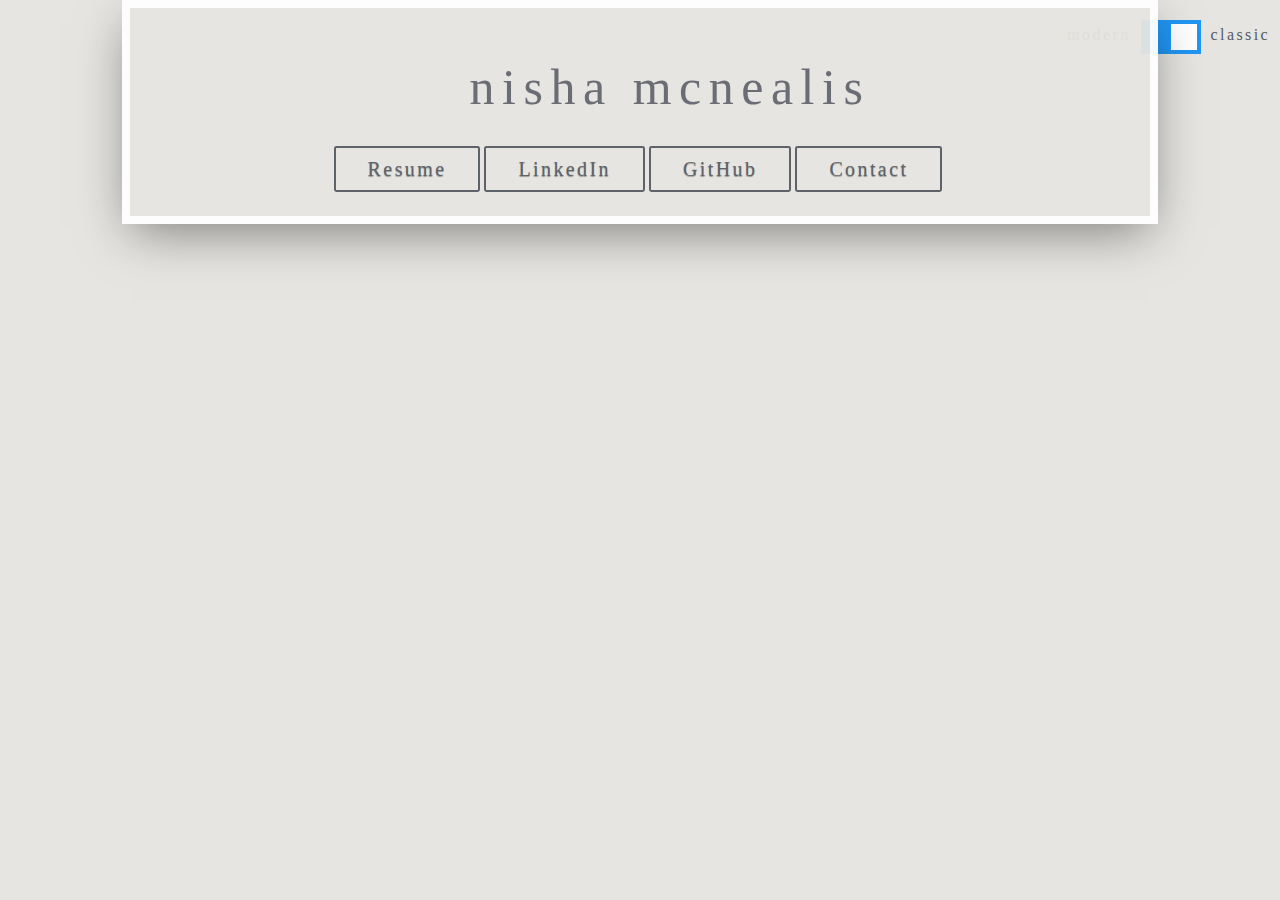
==== classic.html @ f2f2be9a "added classic/modern toggle button" ====
<!DOCTYPE html>

  <head>
    <meta charset="utf-8">
    <meta http-equiv="X-UA-Compatible" content="IE=edge">
    <title></title>
    <meta name="description" content="">
    <meta name="viewport" content="width=device-width, initial-scale=1">

    <!-- inject:css -->
    <link rel="stylesheet" href="stylesheet.css">
    <!-- endinject -->

  </head>
  <body>
    <div class = "sliderContainer">
      <p> modern </p>
      <label class="switch">
      <input type="checkbox">
      <span class="slider" onmouseup="location.href = 'index.html';"></span>
      </label>
      <p> classic </p>
  </div>
    <div class="inner-content">

      <header>
        <div id = 'title'>
          <p class="name" id = 'cursor'>nisha mcnealis</p>
      </div>
      </header>
      <div class = "buttonContainer">
        <a class="buttons" onclick="showResume()">Resume</a>
        <a class="buttons" href="https://www.linkedin.com/in/nisha-mcnealis/">LinkedIn</a>
        <a class="buttons" href="https://github.com/NishaMcNealis">GitHub</a>
        <a class="buttons" href="mailto:nisha.mcnealis@gmail.com">Contact</a>
     </div>
  </div>

  <div class = "resume" id = 'res' style="display:none;">
    <div>

        <div class="flip-card">
          <div class="red">
          <div class="flip-card-inner">

            <div class="flip-card-front">
                Summary
            </div>
            <div class="flip-card-back">
              <div class = "resumeHeader">
                Summary
              </div>
              <ul class = "resumeText">
                <li>UCLA Computer Science major</li>
                <li>Experienced intern; worked with professional teams
        to meet deadlines</li>
                <li>Interested in artificial intelligence, deep learning</li>
                <li>Programming experience in Java, C++, C, JavaScript,
        Python</li>
                <li>Motivated, hard-working, organized, and responsible</li>
              </ul>

            </div>
          </div>
        </div>
      </div>
    </div>
    <div>

          <div class="flip-card">
            <div class="orange">
            <div class="flip-card-inner">
              <div class="flip-card-front">
                  Work/Research Experience
              </div>
              <div class="flip-card-back">
                <div class = "resumeHeader">
                  Work/Research Experience
                </div>
                <ul class = "resumeText">
                <li>Ozcan Research Group at UCLA</li>
                <li>Web Developer - Voter Empowerment Project</li>
                <li>Software Engineering Intern — ​Cepton Technologies</li>
                <li>Intern — ​MKF Impact</li>
                <li>Intern — ​Code for Fun</li>
                <li>Web Developer — ​Palo Alto Speech and Debate Team</li>
              </ul>
            </div>
          </div>
        </div>
      </div>
    </div>
    <div>

          <div class="flip-card">
            <div class="yellow">
            <div class="flip-card-inner">
              <div class="flip-card-front">
                Extracurricular Activities
              </div>
              <div class="flip-card-back">
                <div class = "resumeHeader">Extracurricular Activities</div>
                <ul class = "resumeText">
                  <li>Officer — ​ACM AI Outreach Committee</li>
                  <li>Officer — ​ACM AI Events Committee</li>
                  <li>Phi Sigma Rho Sorority for Women in STEM</li>
                  <li>Mentor ​— ​Society of Women Engineers</li>
                  <li>Founder ​— ​Girls in STEM Club</li>
              </ul>
            </div>
          </div>
        </div>
      </div>
    </div>
    <div>

        <div class="flip-card">
          <div class="green">
          <div class="flip-card-inner">
            <div class="flip-card-front">
              Skills
            </div>
            <div class="flip-card-back">
              <div class = "resumeHeader">Skills</div>
              <ul class = "resumeText">
                <li>Programming (Python, C++, C, Java, JavaScript)</li>
                <li>Machine Learning​ ​(with Tensorflow, Keras)</li>
                <li>App Development​ (​with MIT App Inventor, Monaca)</li>
                <li>Spanish (conversational)</li>
              </ul>
            </div>
          </div>
        </div>
      </div>
    </div>
    <div>

        <div class="flip-card">
          <div class="blue">
          <div class="flip-card-inner">
            <div class="flip-card-front">
              Education
            </div>
            <div class="flip-card-back">
              <div class = "resumeHeader">Education</div>
              <ul class = "resumeText">
                <li>University of California, Los Angeles
          (September 2019 - Present)</li>
                <li>Palo Alto High School​, ​Palo​ ​Alto
          (August 2015 - May 2019)</li>
              </ul>
            </div>
          </div>
        </div>
      </div>
    </div>
      <div>

          <div class="flip-card">
            <div class="purple">
            <div class="flip-card-inner">
              <div class="flip-card-front">
                  Relevant Coursework
              </div>
              <div class="flip-card-back">
                <div class = "resumeHeader">
                  Relevant Coursework
                </div>
                <ul class = "resumeText">
                  <li>Introduction to Computer Science 31-33
            (UCLA, 2019-2020)</li>
            <li>Linear Algebra ​(UCLA, 2020)</li>
            <li>Introduction to AI Ethics ​(UCLA, 2020)</li>
            <li>Calculus of Several Variables ​(UCLA, 2019)</li>
            <li>Artificial Intelligence for Future CEOs
            (​UCLA, 2019)</li>
            <li>Artificial Intelligence: From Neural Networks to Artificial Consciousness (Stanford University, 2018)</li>
                </ul>
                </div>
            </div>
          </div>
        </div>
    </div>
  </div>



    <script type="text/javascript">
      function hideCursor() {
          if (document.getElementById('cursor') != null) {
            setTimeout(function() {
              document.getElementById('cursor').style.border = "none";
            }, 3500);
        }
      }
      function showResume() {
        var x = document.getElementById('res');
        if (x.style.display == "none") {
          x.style.display = "flex";
        } else {
          x.style.display = "none";
        }
              }

      hideCursor();
    </script>
  </body>
</html>
---- stylesheet.css ----
/* import variables, mixins */
/*
 * common variables
 */
/* colors */
/* font and font-family */
/* default margin and padding */
/* border */
/*
 * common sass mixins
 */
/*
 * common variables
 */
/* colors */
/* font and font-family */
/* default margin and padding */
/* border */
header {
  width: 100%;
  margin: 30px;
}
#title
{
  display: inline-block;
  align-items: center;
}


.name
{
  opacity: 90%;
  display: flex;
  max-height: 100%;
  max-width: 100%;
  height: auto;
  border-collapse: collapse;
  padding-top: 0px;
  text-decoration: none;
  font-family: 'Didot', serif;
  font-size: 50px;
  overflow: hidden; /* Ensures the content is not revealed until the animation */
  white-space: nowrap; /* Keeps the content on a single line */
  margin: 0 auto; /* Gives that scrolling effect as the typing happens */
  letter-spacing: .15em; /* Adjust as needed */
  animation:
    colorChange 4s step-end infinite;
}
@keyframes colorChange {
    0%   { color: #e27d60; }
    20%   { color: 	#85dcb0; }
    40% { color: #e8a87c; }
    60%   { color: #c38d9e; }
    80%   { color: #41b3a3; }
    100%   { color: #8d8741; }
}
@keyframes borderColorChange {
  0%   { border-color: #e27d60; }
  20%   { border-color: 	#85dcb0; }
  40% { border-color: #e8a87c; }
  60%   { border-color: #c38d9e; }
  80%   { border-color: #41b3a3; }
  100%   { border-color: #8d8741; }
}
/* The typing effect */
@keyframes typing {
  from { width: 0 }
  to { width: 90%}
}

/* The typewriter cursor effect */
@keyframes blink-caret {
  from, to { border-color: transparent }
  50% { border-color: grey; }
}
body {
  margin-top: 30px;
  background: #e6e5e1;
  font-family: Spectral;
  font-style: normal;;
  color: #575b63;
  display: -webkit-box;
  /* OLD - iOS 6-, Safari 3.1-6, BB7 */
  display: -ms-flexbox;
  /* TWEENER - IE 10 */
  display: -webkit-flex;
  /* NEW - Safari 6.1+. iOS 7.1+, BB10 */
  display: flex;
  /* NEW, Spec - Firefox, Chrome, Opera */
  align-items: center;
  justify-content: center;
  padding: 0;
  margin: 0;
  letter-spacing: .15em;

}

.inner-content {
  background: #e6e5e1;
  padding: 20px 30px;
  border: 8px solid #fff;
  width: 75%;
  -webkit-box-shadow: 0 15px 49px -10px rgba(0, 0, 0, 0.5);
  -moz-box-shadow: 0 15px 49px -10px rgba(0, 0, 0, 0.5);
  box-shadow: 0 15px 49px -10px rgba(0, 0, 0, 0.5);
  text-align: center;
  opacity: 0.95;
  margin-top: 150px;
  position: absolute;
  z-index: 0;
  animation:
    borderColorChange 4s step-end infinite;
}
.buttonContainer
{
  display: flex;
  flex-wrap: wrap;
  justify-content: center;
}
.buttons{
  font-size: 20px;
   color: #575b63;
   padding:0.46em 1.6em;
   border: 0.1em solid #575b63;
   margin: 0 0.2em 0.2em 0;
   border-radius: 0.12em;
   box-sizing: border-box;
   text-decoration: none;
   font-weight: 300;
   text-shadow: 0 0.04em 0.04em rgba(0,0,0,0.35);
   text-align: center;
   transition: all 0.15s;
  }
  .buttons:hover{
    text-shadow:0 0 2em rgba(255, 255, 255, 1);
    border-color: #999999;
    animation:
    colorChange 4s steps(40, end),
    borderColorChange 4s steps(40, end);


  }
  .buttons:active{
    background-color:#999999;
  }

.resume {
  position: absolute;
  z-index: 0;
  margin-top: 500px;
  width: 80%;
  display: flex;
  flex-wrap: wrap;
  align-items: center;
  align-content: space-between;
  display:none;
  justify-content: space-around;
}

.resume > div {
  margin: 0 0.2em 0.2em;
  margin-bottom: 4em;
  background: transparent;
  width: 26%;
  height: 100px;
  border: 8px solid #fff;
  -webkit-box-shadow: 0 15px 49px -10px rgba(0, 0, 0, 0.5);
  -moz-box-shadow: 0 15px 49px -10px rgba(0, 0, 0, 0.5);
  box-shadow: 0 15px 49px -10px rgba(0, 0, 0, 0.5);

}
.resumeHeader {
  color: #575b63;
  text-shadow: 0 0.04em 0.04em rgba(0,0,0,0.35);
  text-align: center;
  font-family: 'Didot', serif;
  font-size: 25px;
  z-index: -1;
}
.resumeText {
  color: #575b63;
  font-family: Spectral;
  font-style: normal;
  font-size: 5;
  text-align: left;
  z-index: -1;

}

.resumeHeader:hover{
  text-shadow:0 0 2em rgba(255, 255, 255, 1);
  color: orange;
  border-color: orange;

}

.flip-card {
  border: 1px solid #575b63;
  perspective: 1000px; /* Remove this if you don't want the 3D effect */
  width: 100%;
  height: 100%;
  display: flex;
  align-items: center;
  justify-content: center;
  z-index: -1;
}

/* This container is needed to position the front and back side */
.flip-card-inner {
  width: 100%;
  height: 100%;
  text-align: center;
  transition: transform 0.8s;
  transform-style: preserve-3d;
  display: flex;
  align-items: center;
  justify-content: center;
  z-index: -1;
}

/* Do an horizontal flip when you move the mouse over the flip box container */
.flip-card:hover .flip-card-inner {
  transform: rotateY(180deg);
  z-index: 3;
}

/* Position the front and back side */
.flip-card-front, .flip-card-back {
  position: absolute;
  width: 100%;
  height: 100%;
  -webkit-backface-visibility: hidden; /* Safari */
  backface-visibility: hidden;
}

/* Style the front side (fallback if image is missing) */
.flip-card-front {
  font-family: 'Didot', serif;
  color: #575b63;
  width: 100%;
  margin: auto;
  font-size: 25px;
  display: flex;
  align-items: center;
  justify-content: center;
  z-index: -1;
}

/* Style the back side */
.flip-card-back {
  width: 400px;
  height: 250px;
  padding-top: 10px;
  z-index: 2;
  background-color: white;
  color: white;
  transform: rotateY(180deg);
  letter-spacing: .05em;
  border: 1px solid #575b63;
}
.red {
  width: 100%;
  height:100%;
  background-color:	#ffadad;
}
.yellow {
  width: 100%;
  height:100%;
  background-color:	#f8e9a1;
}
.orange {
  width: 100%;
  height:100%;
  background-color:	#ffd6a5;
}
.purple {
  width: 100%;
  height:100%;
  background-color:	#ffc6ff;
}
.blue {
  width: 100%;
  height:100%;
  background-color:	#b4dfe5;
}
.green {
  width: 100%;
  height:100%;
  background-color:	#caffbf;
}

/* The switch - the box around the slider */
.switch {
  position: relative;
  display: inline-block;
  width: 60px;
  height: 34px;
  margin: 10px;
}

.sliderContainer {
  position: inline-block;
  width: 100%;
  margin: 10px;
  display: flex;
  justify-content: flex-end;
}
/* Hide default HTML checkbox */
.switch input {
  opacity: 0;
  width: 0;
  height: 0;
}

/* The slider */
.slider {
  position: absolute;
  cursor: pointer;
  top: 0;
  left: 0;
  right: 0;
  bottom: 0;
  background-color: #2196F3;
  -webkit-transition: .4s;
  transition: .4s;
}

.slider:before {
  position: absolute;
  content: "";
  height: 26px;
  width: 26px;
  left: 30px;
  bottom: 4px;
  background-color: white;
  -webkit-transition: .4s;
  transition: .4s;
}

input:checked + .slider {
  background-color: #ccc;
}

input:focus + .slider {
  box-shadow: 0 0 1px #2196F3;
}

input:checked + .slider:before {
  -webkit-transform: translateX(-26px);
  -ms-transform: translateX(-26px);
  transform: translateX(-26px);
}
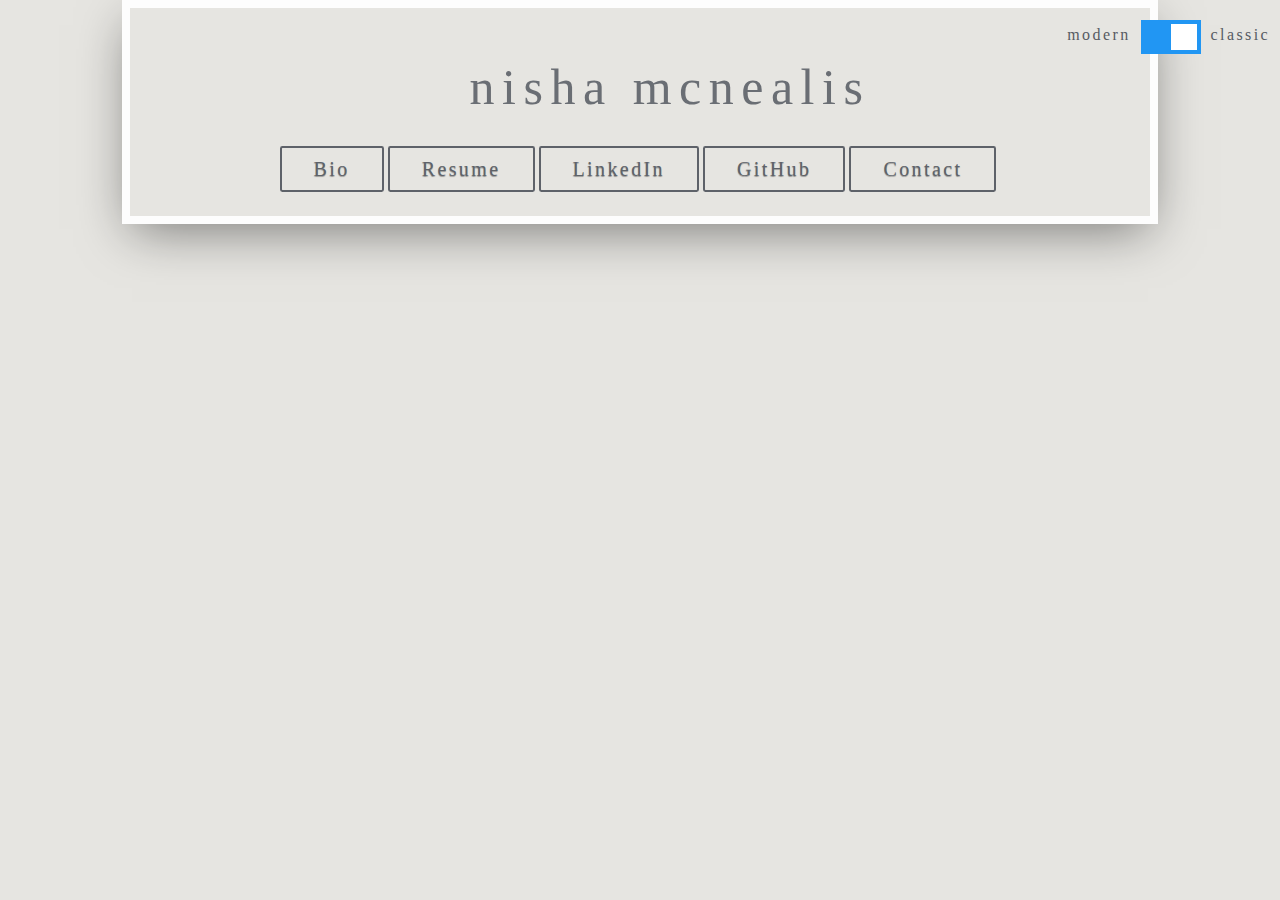
==== commit 2ab46f11: "added bio section" ====
--- a/classic.html
+++ b/classic.html
@@ -14,12 +14,12 @@
   </head>
   <body>
     <div class = "sliderContainer">
-      <p> modern </p>
+      <p style="z-index:2;"> modern </p>
       <label class="switch">
       <input type="checkbox">
       <span class="slider" onmouseup="location.href = 'index.html';"></span>
       </label>
-      <p> classic </p>
+      <p style="z-index:2;"> classic </p>
   </div>
     <div class="inner-content">
 
@@ -29,6 +29,7 @@
       </div>
       </header>
       <div class = "buttonContainer">
+        <a class="buttons" onclick="showBio()">Bio</a>
         <a class="buttons" onclick="showResume()">Resume</a>
         <a class="buttons" href="https://www.linkedin.com/in/nisha-mcnealis/">LinkedIn</a>
         <a class="buttons" href="https://github.com/NishaMcNealis">GitHub</a>
@@ -36,6 +37,15 @@
      </div>
   </div>
 
+ <div class = "bio" id = 'bio' style="display:none;">
+   <div class = "bioText">
+   hello and welcome to my personal website!
+   i'm a second-year computer science major at UCLA interested in
+   artificial intelligence, deep learning, web development, cognitive science
+   and digital humanities. i also love fostering dogs, scuba diving, playing board
+   games, and listening to the Hamilton soundtrack nonstop ;)
+   </div>
+ </div>
   <div class = "resume" id = 'res' style="display:none;">
     <div>
 
@@ -194,12 +204,22 @@
         }
       }
       function showResume() {
+        document.getElementById('bio').style.display = 'none';
         var x = document.getElementById('res');
         if (x.style.display == "none") {
           x.style.display = "flex";
         } else {
           x.style.display = "none";
         }
+      }
+      function showBio() {
+        document.getElementById('res').style.display = 'none';
+        var x = document.getElementById('bio');
+        if (x.style.display == "none") {
+          x.style.display = "flex";
+        } else {
+          x.style.display = "none";
+        }
               }
 
       hideCursor();
--- a/stylesheet.css
+++ b/stylesheet.css
@@ -40,7 +40,6 @@
   font-family: 'Didot', serif;
   font-size: 50px;
   overflow: hidden; /* Ensures the content is not revealed until the animation */
-  white-space: nowrap; /* Keeps the content on a single line */
   margin: 0 auto; /* Gives that scrolling effect as the typing happens */
   letter-spacing: .15em; /* Adjust as needed */
   animation:
@@ -94,8 +93,31 @@
   letter-spacing: .15em;
 
 }
-
+.bio {
+  display: flex;
+  width: 50%;
+  align-items: center;
+  justify-content: center;
+  padding: 0;
+  position: absolute;
+  z-index: 0;
+  margin-top: 500px;
+  display: flex;
+  flex-wrap: wrap;
+  align-items: center;
+  align-content: space-between;
+  display:none;
+  justify-content: space-around;
+
+}
+.bioText {
+  letter-spacing: .15em;
+  font-family: 'Didot', serif;
+  font-size: 24px;
+  text-align: center;
+}
 .inner-content {
+  position: absolute;
   background: #e6e5e1;
   padding: 20px 30px;
   border: 8px solid #fff;
@@ -153,7 +175,6 @@
   flex-wrap: wrap;
   align-items: center;
   align-content: space-between;
-  display:none;
   justify-content: space-around;
 }
 
@@ -296,6 +317,7 @@
   width: 60px;
   height: 34px;
   margin: 10px;
+  z-index: 3;
 }
 
 .sliderContainer {
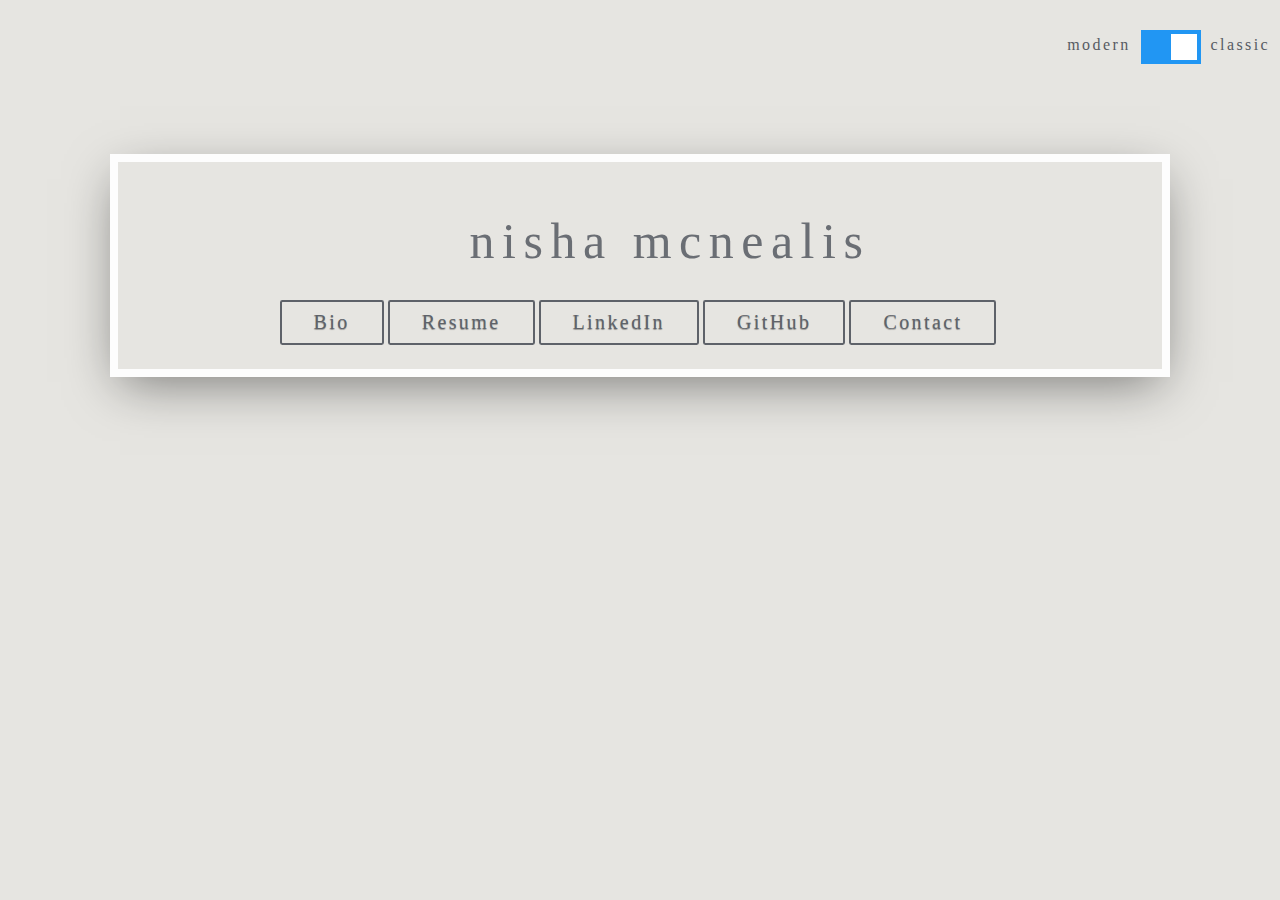
==== commit 3d2c9e89: "bug fixes in classic view" ====
--- a/classic.html
+++ b/classic.html
@@ -13,187 +13,196 @@
 
   </head>
   <body>
-    <div class = "sliderContainer">
+    <div class="site-content">
+      <div class="site-element">
+     <div class = "sliderContainer">
       <p style="z-index:2;"> modern </p>
       <label class="switch">
       <input type="checkbox">
       <span class="slider" onmouseup="location.href = 'index.html';"></span>
       </label>
-      <p style="z-index:2;"> classic </p>
+      <p style="z-index:2;margin-right:10px;"> classic </p>
+    </div>
   </div>
-    <div class="inner-content">
-
-      <header>
-        <div id = 'title'>
-          <p class="name" id = 'cursor'>nisha mcnealis</p>
+    <div class="site-element">
+      <div class="inner-content">
+          <header>
+            <div id = 'title'>
+              <p class="name" id = 'cursor'>nisha mcnealis</p>
+          </div>
+          </header>
+        <div class = "buttonContainer">
+          <a class="buttons" onclick="showBio()">Bio</a>
+          <a class="buttons" onclick="showResume()">Resume</a>
+          <a class="buttons" href="https://www.linkedin.com/in/nisha-mcnealis/">LinkedIn</a>
+          <a class="buttons" href="https://github.com/NishaMcNealis">GitHub</a>
+          <a class="buttons" href="mailto:nisha.mcnealis@gmail.com">Contact</a>
+       </div>
+     </div>
+    </div>
+    <div class="site-element">
+       <div class = "bio" id = 'bio' style="display:none;">
+         <div class = "bioText">
+         hello and welcome to my personal website!
+         i'm a second-year computer science major at UCLA interested in
+         artificial intelligence, deep learning, web development, cognitive science
+         and digital humanities. i also love fostering dogs, scuba diving, playing board
+         games, and listening to the Hamilton soundtrack nonstop ;)
+         </div>
+       </div>
+     </div>
+     <div class="site-element">
+       <div class="resume-container">
+         <div class = "resume" id = 'res' style="display:none;">
+        <div>
+
+            <div class="flip-card">
+              <div class="red">
+              <div class="flip-card-inner">
+
+                <div class="flip-card-front">
+                    Summary
+                </div>
+                <div class="flip-card-back">
+                  <div class = "resumeHeader">
+                    Summary
+                  </div>
+                  <ul class = "resumeText">
+                    <li>UCLA Computer Science major</li>
+                    <li>Experienced intern; worked with professional teams
+            to meet deadlines</li>
+                    <li>Interested in artificial intelligence, deep learning</li>
+                    <li>Programming experience in Java, C++, C, JavaScript,
+            Python</li>
+                    <li>Motivated, hard-working, organized, and responsible</li>
+                  </ul>
+
+                </div>
+              </div>
+            </div>
+          </div>
+        </div>
+        <div>
+
+              <div class="flip-card">
+                <div class="orange">
+                <div class="flip-card-inner">
+                  <div class="flip-card-front">
+                      Work/Research Experience
+                  </div>
+                  <div class="flip-card-back">
+                    <div class = "resumeHeader">
+                      Work/Research Experience
+                    </div>
+                    <ul class = "resumeText">
+                    <li>Ozcan Research Group at UCLA</li>
+                    <li>Web Developer - Voter Empowerment Project</li>
+                    <li>Software Engineering Intern — ​Cepton Technologies</li>
+                    <li>Intern — ​MKF Impact</li>
+                    <li>Intern — ​Code for Fun</li>
+                    <li>Web Developer — ​Palo Alto Speech and Debate Team</li>
+                  </ul>
+                </div>
+              </div>
+            </div>
+          </div>
+        </div>
+        <div>
+
+              <div class="flip-card">
+                <div class="yellow">
+                <div class="flip-card-inner">
+                  <div class="flip-card-front">
+                    Extracurricular Activities
+                  </div>
+                  <div class="flip-card-back">
+                    <div class = "resumeHeader">Extracurricular Activities</div>
+                    <ul class = "resumeText">
+                      <li>Officer — ​ACM AI Outreach Committee</li>
+                      <li>Officer — ​ACM AI Events Committee</li>
+                      <li>Phi Sigma Rho Sorority for Women in STEM</li>
+                      <li>Mentor ​— ​Society of Women Engineers</li>
+                      <li>Founder ​— ​Girls in STEM Club</li>
+                  </ul>
+                </div>
+              </div>
+            </div>
+          </div>
+        </div>
+        <div>
+
+            <div class="flip-card">
+              <div class="green">
+              <div class="flip-card-inner">
+                <div class="flip-card-front">
+                  Skills
+                </div>
+                <div class="flip-card-back">
+                  <div class = "resumeHeader">Skills</div>
+                  <ul class = "resumeText">
+                    <li>Programming (Python, C++, C, Java, JavaScript)</li>
+                    <li>Machine Learning​ ​(with Tensorflow, Keras)</li>
+                    <li>App Development​ (​with MIT App Inventor, Monaca)</li>
+                    <li>Spanish (conversational)</li>
+                  </ul>
+                </div>
+              </div>
+            </div>
+          </div>
+        </div>
+        <div>
+
+            <div class="flip-card">
+              <div class="blue">
+              <div class="flip-card-inner">
+                <div class="flip-card-front">
+                  Education
+                </div>
+                <div class="flip-card-back">
+                  <div class = "resumeHeader">Education</div>
+                  <ul class = "resumeText">
+                    <li>University of California, Los Angeles
+              (September 2019 - Present)</li>
+                    <li>Palo Alto High School​, ​Palo​ ​Alto
+              (August 2015 - May 2019)</li>
+                  </ul>
+                </div>
+              </div>
+            </div>
+          </div>
+        </div>
+          <div>
+
+              <div class="flip-card">
+                <div class="purple">
+                <div class="flip-card-inner">
+                  <div class="flip-card-front">
+                      Relevant Coursework
+                  </div>
+                  <div class="flip-card-back">
+                    <div class = "resumeHeader">
+                      Relevant Coursework
+                    </div>
+                    <ul class = "resumeText">
+                      <li>Introduction to Computer Science 31-33
+                (UCLA, 2019-2020)</li>
+                <li>Linear Algebra ​(UCLA, 2020)</li>
+                <li>Introduction to AI Ethics ​(UCLA, 2020)</li>
+                <li>Calculus of Several Variables ​(UCLA, 2019)</li>
+                <li>Artificial Intelligence for Future CEOs
+                (​UCLA, 2019)</li>
+                <li>Artificial Intelligence: From Neural Networks to Artificial Consciousness (Stanford University, 2018)</li>
+                    </ul>
+                    </div>
+                </div>
+              </div>
+            </div>
+        </div>
       </div>
-      </header>
-      <div class = "buttonContainer">
-        <a class="buttons" onclick="showBio()">Bio</a>
-        <a class="buttons" onclick="showResume()">Resume</a>
-        <a class="buttons" href="https://www.linkedin.com/in/nisha-mcnealis/">LinkedIn</a>
-        <a class="buttons" href="https://github.com/NishaMcNealis">GitHub</a>
-        <a class="buttons" href="mailto:nisha.mcnealis@gmail.com">Contact</a>
-     </div>
-  </div>
-
- <div class = "bio" id = 'bio' style="display:none;">
-   <div class = "bioText">
-   hello and welcome to my personal website!
-   i'm a second-year computer science major at UCLA interested in
-   artificial intelligence, deep learning, web development, cognitive science
-   and digital humanities. i also love fostering dogs, scuba diving, playing board
-   games, and listening to the Hamilton soundtrack nonstop ;)
-   </div>
- </div>
-  <div class = "resume" id = 'res' style="display:none;">
-    <div>
-
-        <div class="flip-card">
-          <div class="red">
-          <div class="flip-card-inner">
-
-            <div class="flip-card-front">
-                Summary
-            </div>
-            <div class="flip-card-back">
-              <div class = "resumeHeader">
-                Summary
-              </div>
-              <ul class = "resumeText">
-                <li>UCLA Computer Science major</li>
-                <li>Experienced intern; worked with professional teams
-        to meet deadlines</li>
-                <li>Interested in artificial intelligence, deep learning</li>
-                <li>Programming experience in Java, C++, C, JavaScript,
-        Python</li>
-                <li>Motivated, hard-working, organized, and responsible</li>
-              </ul>
-
-            </div>
-          </div>
-        </div>
       </div>
     </div>
-    <div>
-
-          <div class="flip-card">
-            <div class="orange">
-            <div class="flip-card-inner">
-              <div class="flip-card-front">
-                  Work/Research Experience
-              </div>
-              <div class="flip-card-back">
-                <div class = "resumeHeader">
-                  Work/Research Experience
-                </div>
-                <ul class = "resumeText">
-                <li>Ozcan Research Group at UCLA</li>
-                <li>Web Developer - Voter Empowerment Project</li>
-                <li>Software Engineering Intern — ​Cepton Technologies</li>
-                <li>Intern — ​MKF Impact</li>
-                <li>Intern — ​Code for Fun</li>
-                <li>Web Developer — ​Palo Alto Speech and Debate Team</li>
-              </ul>
-            </div>
-          </div>
-        </div>
-      </div>
-    </div>
-    <div>
-
-          <div class="flip-card">
-            <div class="yellow">
-            <div class="flip-card-inner">
-              <div class="flip-card-front">
-                Extracurricular Activities
-              </div>
-              <div class="flip-card-back">
-                <div class = "resumeHeader">Extracurricular Activities</div>
-                <ul class = "resumeText">
-                  <li>Officer — ​ACM AI Outreach Committee</li>
-                  <li>Officer — ​ACM AI Events Committee</li>
-                  <li>Phi Sigma Rho Sorority for Women in STEM</li>
-                  <li>Mentor ​— ​Society of Women Engineers</li>
-                  <li>Founder ​— ​Girls in STEM Club</li>
-              </ul>
-            </div>
-          </div>
-        </div>
-      </div>
-    </div>
-    <div>
-
-        <div class="flip-card">
-          <div class="green">
-          <div class="flip-card-inner">
-            <div class="flip-card-front">
-              Skills
-            </div>
-            <div class="flip-card-back">
-              <div class = "resumeHeader">Skills</div>
-              <ul class = "resumeText">
-                <li>Programming (Python, C++, C, Java, JavaScript)</li>
-                <li>Machine Learning​ ​(with Tensorflow, Keras)</li>
-                <li>App Development​ (​with MIT App Inventor, Monaca)</li>
-                <li>Spanish (conversational)</li>
-              </ul>
-            </div>
-          </div>
-        </div>
-      </div>
-    </div>
-    <div>
-
-        <div class="flip-card">
-          <div class="blue">
-          <div class="flip-card-inner">
-            <div class="flip-card-front">
-              Education
-            </div>
-            <div class="flip-card-back">
-              <div class = "resumeHeader">Education</div>
-              <ul class = "resumeText">
-                <li>University of California, Los Angeles
-          (September 2019 - Present)</li>
-                <li>Palo Alto High School​, ​Palo​ ​Alto
-          (August 2015 - May 2019)</li>
-              </ul>
-            </div>
-          </div>
-        </div>
-      </div>
-    </div>
-      <div>
-
-          <div class="flip-card">
-            <div class="purple">
-            <div class="flip-card-inner">
-              <div class="flip-card-front">
-                  Relevant Coursework
-              </div>
-              <div class="flip-card-back">
-                <div class = "resumeHeader">
-                  Relevant Coursework
-                </div>
-                <ul class = "resumeText">
-                  <li>Introduction to Computer Science 31-33
-            (UCLA, 2019-2020)</li>
-            <li>Linear Algebra ​(UCLA, 2020)</li>
-            <li>Introduction to AI Ethics ​(UCLA, 2020)</li>
-            <li>Calculus of Several Variables ​(UCLA, 2019)</li>
-            <li>Artificial Intelligence for Future CEOs
-            (​UCLA, 2019)</li>
-            <li>Artificial Intelligence: From Neural Networks to Artificial Consciousness (Stanford University, 2018)</li>
-                </ul>
-                </div>
-            </div>
-          </div>
-        </div>
-    </div>
-  </div>
-
-
+
+</div>
 
     <script type="text/javascript">
       function hideCursor() {
--- a/stylesheet.css
+++ b/stylesheet.css
@@ -61,17 +61,6 @@
   80%   { border-color: #41b3a3; }
   100%   { border-color: #8d8741; }
 }
-/* The typing effect */
-@keyframes typing {
-  from { width: 0 }
-  to { width: 90%}
-}
-
-/* The typewriter cursor effect */
-@keyframes blink-caret {
-  from, to { border-color: transparent }
-  50% { border-color: grey; }
-}
 body {
   margin-top: 30px;
   background: #e6e5e1;
@@ -93,22 +82,42 @@
   letter-spacing: .15em;
 
 }
+.site-content {
+  display: flex;
+  flex-wrap: wrap;
+  width: 100%;
+  justify-content: center;
+}
+.site-element {
+  margin: 10px;
+  text-align: center;
+  align-items: center;
+  align-self: center;
+  align-content: center;
+  width: 100%;
+}
+.inner-content {
+  padding: 20px 20px;
+  border: 8px solid #fff;
+  justify-content: center;
+  -webkit-box-shadow: 0 15px 49px -10px rgba(0, 0, 0, 0.5);
+  -moz-box-shadow: 0 15px 49px -10px rgba(0, 0, 0, 0.5);
+  box-shadow: 0 15px 49px -10px rgba(0, 0, 0, 0.5);
+  z-index: 0;
+  animation:
+    borderColorChange 4s step-end infinite;
+  background: #e6e5e1;
+
+
+  opacity: 0.95;
+  margin-top: 20px;
+  margin-left: 100px;
+  margin-right: 100px;
+}
 .bio {
-  display: flex;
-  width: 50%;
-  align-items: center;
-  justify-content: center;
-  padding: 0;
-  position: absolute;
+  margin-left: 40px;
+  margin-right: 40px;
   z-index: 0;
-  margin-top: 500px;
-  display: flex;
-  flex-wrap: wrap;
-  align-items: center;
-  align-content: space-between;
-  display:none;
-  justify-content: space-around;
-
 }
 .bioText {
   letter-spacing: .15em;
@@ -116,23 +125,7 @@
   font-size: 24px;
   text-align: center;
 }
-.inner-content {
-  position: absolute;
-  background: #e6e5e1;
-  padding: 20px 30px;
-  border: 8px solid #fff;
-  width: 75%;
-  -webkit-box-shadow: 0 15px 49px -10px rgba(0, 0, 0, 0.5);
-  -moz-box-shadow: 0 15px 49px -10px rgba(0, 0, 0, 0.5);
-  box-shadow: 0 15px 49px -10px rgba(0, 0, 0, 0.5);
-  text-align: center;
-  opacity: 0.95;
-  margin-top: 150px;
-  position: absolute;
-  z-index: 0;
-  animation:
-    borderColorChange 4s step-end infinite;
-}
+
 .buttonContainer
 {
   display: flex;
@@ -165,12 +158,15 @@
   .buttons:active{
     background-color:#999999;
   }
-
+.resume-container {
+  margin-left: 50px;
+  margin-right: 50px;
+  align-items: center;
+  align-self: center;
+  align-content: space-between;
+  justify-content: space-around;
+}
 .resume {
-  position: absolute;
-  z-index: 0;
-  margin-top: 500px;
-  width: 80%;
   display: flex;
   flex-wrap: wrap;
   align-items: center;
@@ -182,7 +178,8 @@
   margin: 0 0.2em 0.2em;
   margin-bottom: 4em;
   background: transparent;
-  width: 26%;
+  width: 28%;
+  min-width: 200px;
   height: 100px;
   border: 8px solid #fff;
   -webkit-box-shadow: 0 15px 49px -10px rgba(0, 0, 0, 0.5);
@@ -196,16 +193,13 @@
   text-align: center;
   font-family: 'Didot', serif;
   font-size: 25px;
-  z-index: -1;
+  margin: 2px;
 }
 .resumeText {
   color: #575b63;
   font-family: Spectral;
   font-style: normal;
-  font-size: 5;
   text-align: left;
-  z-index: -1;
-
 }
 
 .resumeHeader:hover{
@@ -223,7 +217,6 @@
   display: flex;
   align-items: center;
   justify-content: center;
-  z-index: -1;
 }
 
 /* This container is needed to position the front and back side */
@@ -236,13 +229,12 @@
   display: flex;
   align-items: center;
   justify-content: center;
-  z-index: -1;
+
 }
 
 /* Do an horizontal flip when you move the mouse over the flip box container */
 .flip-card:hover .flip-card-inner {
   transform: rotateY(180deg);
-  z-index: 3;
 }
 
 /* Position the front and back side */
@@ -254,7 +246,7 @@
   backface-visibility: hidden;
 }
 
-/* Style the front side (fallback if image is missing) */
+/* Style the front side  */
 .flip-card-front {
   font-family: 'Didot', serif;
   color: #575b63;
@@ -265,6 +257,7 @@
   align-items: center;
   justify-content: center;
   z-index: -1;
+  position: relative;
 }
 
 /* Style the back side */
@@ -272,7 +265,8 @@
   width: 400px;
   height: 250px;
   padding-top: 10px;
-  z-index: 2;
+  z-index: 4;
+  position: absolute;
   background-color: white;
   color: white;
   transform: rotateY(180deg);
@@ -317,11 +311,11 @@
   width: 60px;
   height: 34px;
   margin: 10px;
+  margin-bottom: 40px;
   z-index: 3;
 }
 
 .sliderContainer {
-  position: inline-block;
   width: 100%;
   margin: 10px;
   display: flex;
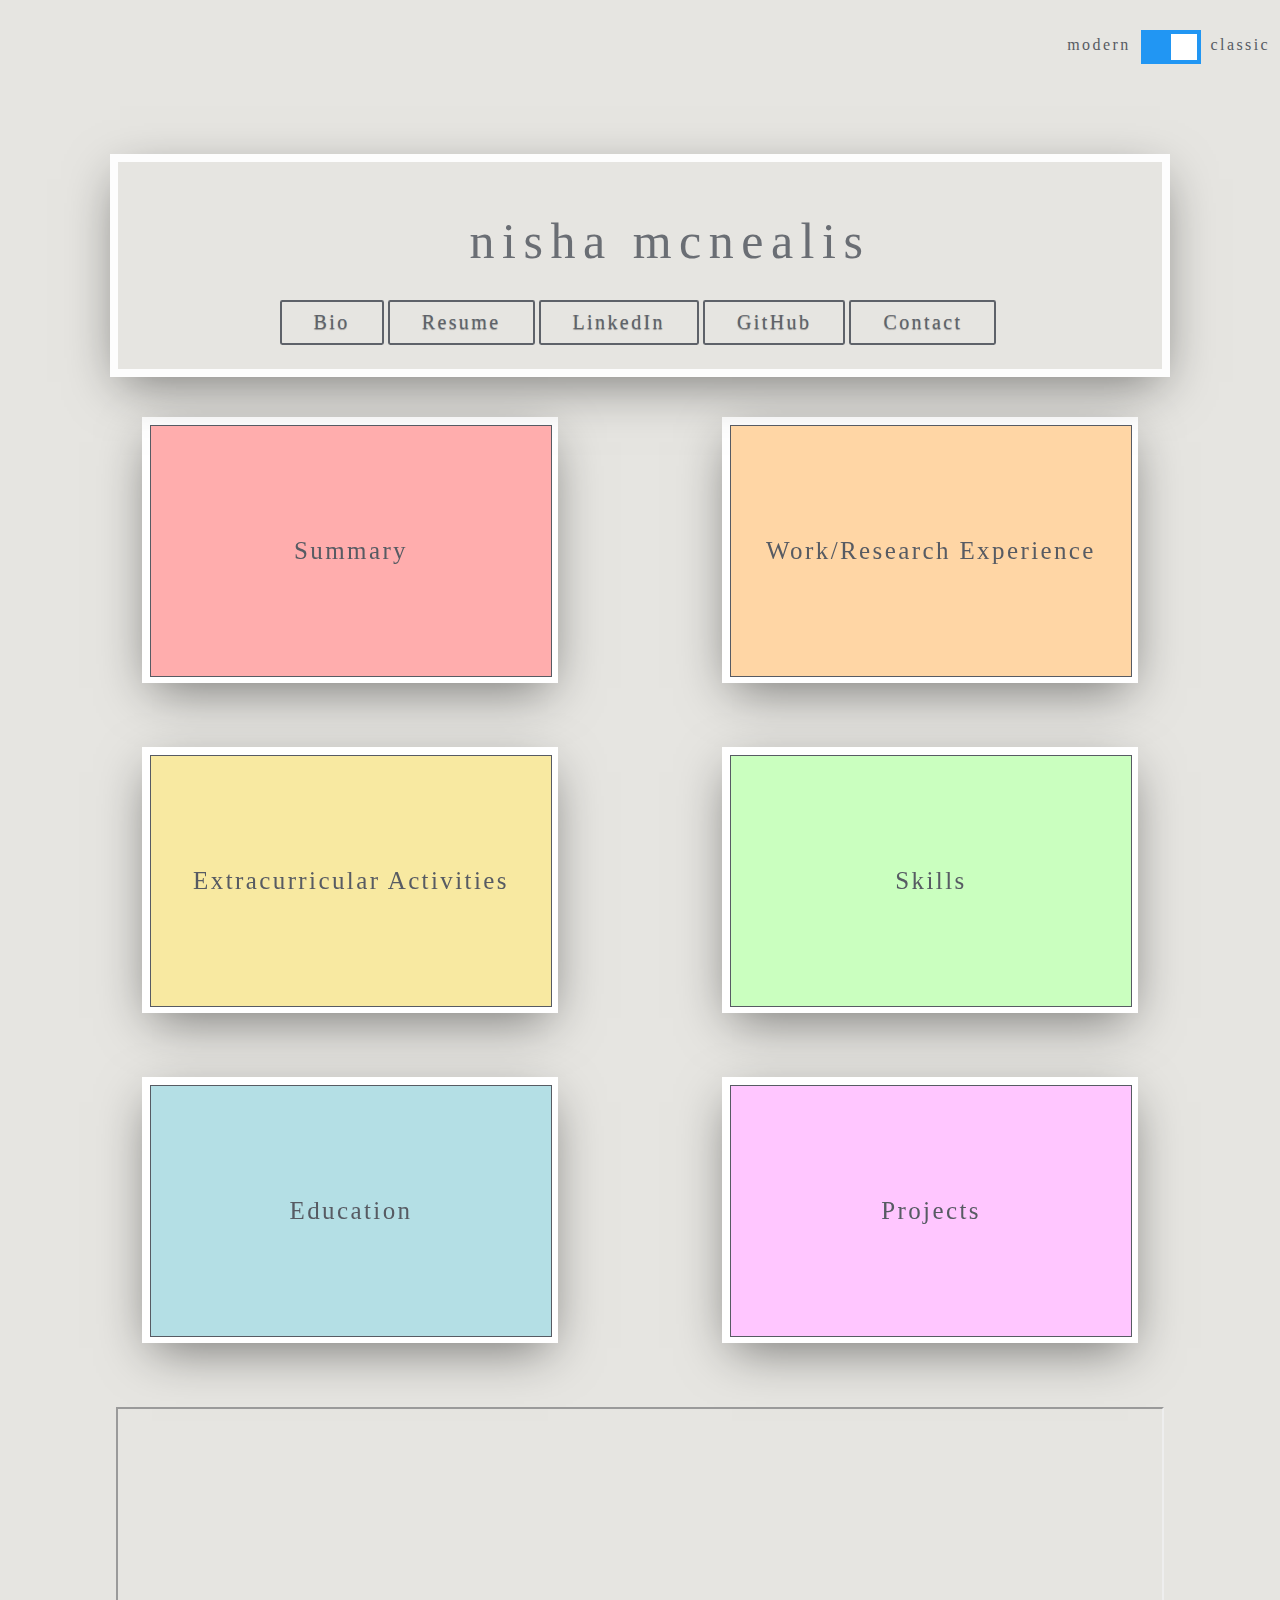
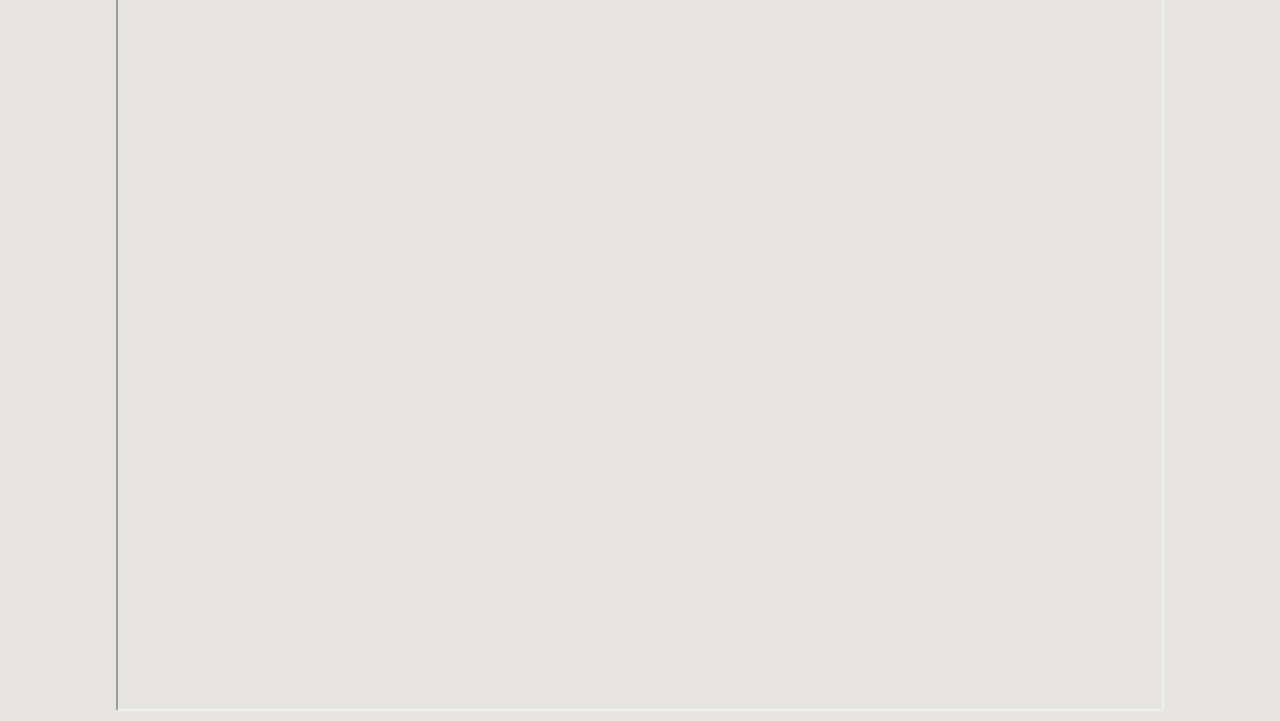
==== commit 0b2565b3: "fourth-year update" ====
--- a/classic.html
+++ b/classic.html
@@ -44,17 +44,17 @@
        <div class = "bio" id = 'bio' style="display:none;">
          <div class = "bioText">
          hello and welcome to my personal website!
-         i'm a second-year computer science major at UCLA interested in
-         artificial intelligence, deep learning, web development, cognitive science
-         and digital humanities. i also love fostering dogs, scuba diving, playing board
-         games, and listening to the Hamilton soundtrack nonstop ;)
+         i'm a fourth-year computer science major/math minor at UCLA interested in natural language processing,
+         artificial intelligence, deep learning, web development,
+         and digital humanities. i also love fostering dogs, scuba diving, and playing board
+         games ;)
          </div>
        </div>
      </div>
      <div class="site-element">
        <div class="resume-container">
-         <div class = "resume" id = 'res' style="display:none;">
-        <div>
+         <div class = "resume" id = 'res' style="display:flex;">
+          <div>
 
             <div class="flip-card">
               <div class="red">
@@ -68,10 +68,10 @@
                     Summary
                   </div>
                   <ul class = "resumeText">
-                    <li>UCLA Computer Science major</li>
-                    <li>Experienced intern; worked with professional teams
+                    <li>UCLA Computer Science major, Math minor</li>
+                    <li>Experienced intern; works with professional teams
             to meet deadlines</li>
-                    <li>Interested in artificial intelligence, deep learning</li>
+                    <li>Interested in NLP, artificial intelligence, deep learning</li>
                     <li>Programming experience in Java, C++, C, JavaScript,
             Python</li>
                     <li>Motivated, hard-working, organized, and responsible</li>
@@ -95,12 +95,12 @@
                       Work/Research Experience
                     </div>
                     <ul class = "resumeText">
-                    <li>Ozcan Research Group at UCLA</li>
-                    <li>Web Developer - Voter Empowerment Project</li>
+                    <li>Software Development Engineering Intern - Amazon</li>
+                    <li>Software Engineering Intern - MITRE</li>
+                    <li>Software Engineering Contractor - Clever Inc.</li>
                     <li>Software Engineering Intern — ​Cepton Technologies</li>
-                    <li>Intern — ​MKF Impact</li>
-                    <li>Intern — ​Code for Fun</li>
-                    <li>Web Developer — ​Palo Alto Speech and Debate Team</li>
+                    <li>Research Assistant - Peng's Language Understanding & Synthesis (PLUS) Lab</li>
+                    <li>Research Assistant - Ozcan Research Group</li>
                   </ul>
                 </div>
               </div>
@@ -118,8 +118,7 @@
                   <div class="flip-card-back">
                     <div class = "resumeHeader">Extracurricular Activities</div>
                     <ul class = "resumeText">
-                      <li>Officer — ​ACM AI Outreach Committee</li>
-                      <li>Officer — ​ACM AI Events Committee</li>
+                      <li>Officer/Director — ​ACM AI Events & Outreach</li>
                       <li>Phi Sigma Rho Sorority for Women in STEM</li>
                       <li>Mentor ​— ​Society of Women Engineers</li>
                       <li>Founder ​— ​Girls in STEM Club</li>
@@ -141,8 +140,8 @@
                   <div class = "resumeHeader">Skills</div>
                   <ul class = "resumeText">
                     <li>Programming (Python, C++, C, Java, JavaScript)</li>
-                    <li>Machine Learning​ ​(with Tensorflow, Keras)</li>
-                    <li>App Development​ (​with MIT App Inventor, Monaca)</li>
+                    <li>Machine Learning​ ​(with PyTorch, NumPy, Tensorflow, Keras)</li>
+                    <li>Web Development​ (​with HTML, CSS, React)</li>
                     <li>Spanish (conversational)</li>
                   </ul>
                 </div>
@@ -162,9 +161,17 @@
                   <div class = "resumeHeader">Education</div>
                   <ul class = "resumeText">
                     <li>University of California, Los Angeles
-              (September 2019 - Present)</li>
+              (September 2019 - Present) 
+                    <ul>
+                      <li> Relevant courses include Natural Language Processing, 
+                        Machine Learning, Artificial Intelligence, 
+                        Linguistics, Data Structures and Algorithms, 
+                        Algorithms and Complexity, Probability, 
+                        Calculus of Several Variables, Linear Algebra</li>
+                      </li>
+                    </ul>
                     <li>Palo Alto High School​, ​Palo​ ​Alto
-              (August 2015 - May 2019)</li>
+              (August 2015 - May 2019)
                   </ul>
                 </div>
               </div>
@@ -177,28 +184,38 @@
                 <div class="purple">
                 <div class="flip-card-inner">
                   <div class="flip-card-front">
-                      Relevant Coursework
+                      Projects
                   </div>
                   <div class="flip-card-back">
                     <div class = "resumeHeader">
-                      Relevant Coursework
+                      Projects
                     </div>
                     <ul class = "resumeText">
-                      <li>Introduction to Computer Science 31-33
-                (UCLA, 2019-2020)</li>
-                <li>Linear Algebra ​(UCLA, 2020)</li>
-                <li>Introduction to AI Ethics ​(UCLA, 2020)</li>
-                <li>Calculus of Several Variables ​(UCLA, 2019)</li>
-                <li>Artificial Intelligence for Future CEOs
-                (​UCLA, 2019)</li>
-                <li>Artificial Intelligence: From Neural Networks to Artificial Consciousness (Stanford University, 2018)</li>
+                      <li>Common sense text classification with language models
+                      <ul>
+                        <li>Fine-tuned large-scale pretrained language models 
+                          (BERT, RoBERTa, and T5) for a downstream text classification task.
+                        </li>
+                      </ul>
+                      </li>
+                      <li>Web development
+                        <ul>
+                          <li>Designed and created websites about 
+                            Conversational AI and CNNs. 
+                            Built webpages for the Asian Pacific Community in Action and
+                            the Hispanic Affairs Project.</li>
+                        </ul>
+                      </li>
                     </ul>
                     </div>
                 </div>
               </div>
             </div>
         </div>
+        <iframe src="assets/Nisha_McNealis_Resume.pdf" width="90%" height="900px">
+
       </div>
+
       </div>
     </div>
 
--- a/stylesheet.css
+++ b/stylesheet.css
@@ -179,8 +179,8 @@
   margin-bottom: 4em;
   background: transparent;
   width: 28%;
-  min-width: 200px;
-  height: 100px;
+  min-width: 400px;
+  height: 250px;
   border: 8px solid #fff;
   -webkit-box-shadow: 0 15px 49px -10px rgba(0, 0, 0, 0.5);
   -moz-box-shadow: 0 15px 49px -10px rgba(0, 0, 0, 0.5);
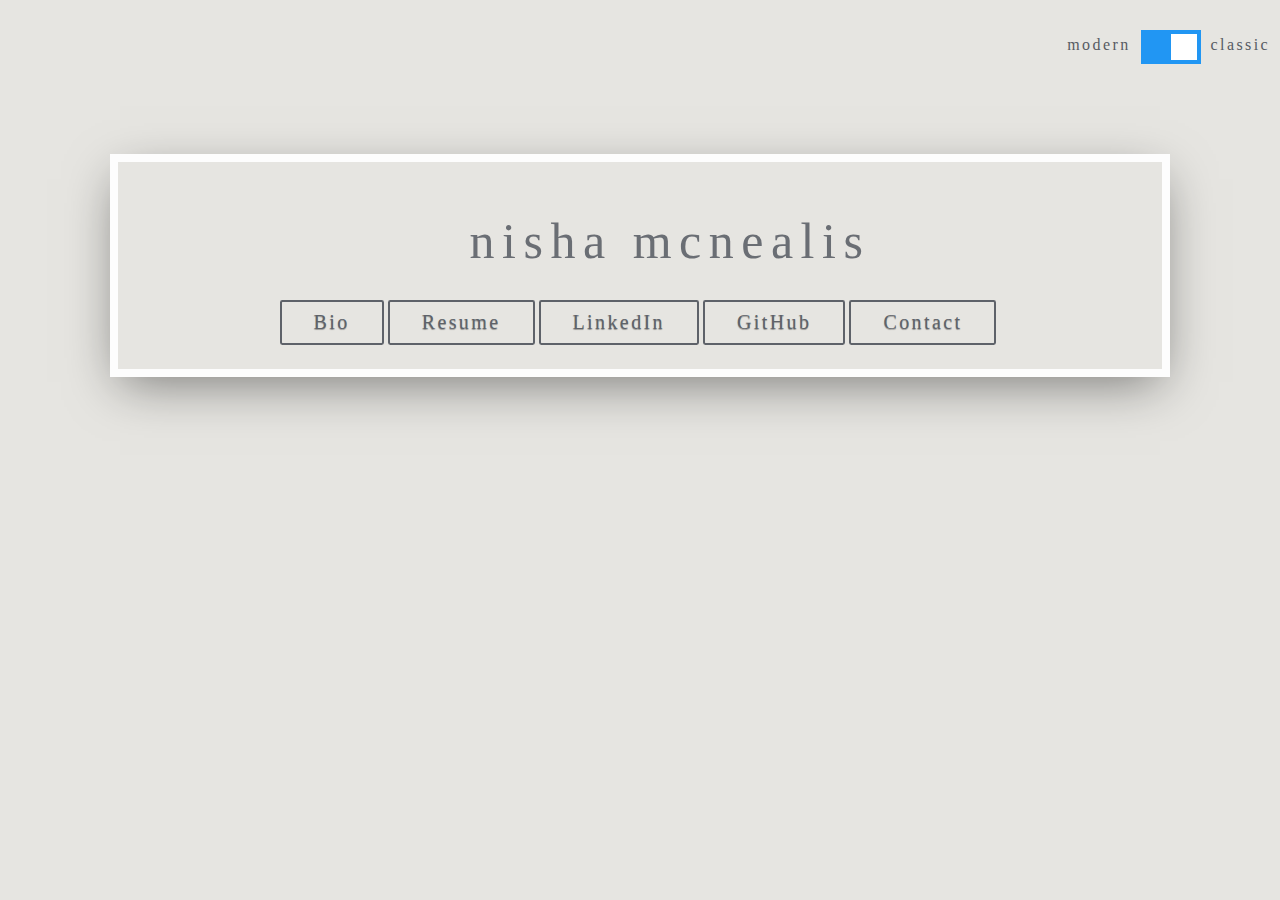
==== commit 8ec83c84: "bug fix" ====
--- a/classic.html
+++ b/classic.html
@@ -53,7 +53,7 @@
      </div>
      <div class="site-element">
        <div class="resume-container">
-         <div class = "resume" id = 'res' style="display:flex;">
+         <div class = "resume" id = 'res' style="display:none;">
           <div>
 
             <div class="flip-card">
@@ -212,7 +212,7 @@
               </div>
             </div>
         </div>
-        <iframe src="assets/Nisha_McNealis_Resume.pdf" width="90%" height="900px">
+        <embed src="assets/Nisha_McNealis_Resume.pdf" width="90%" height="900" type="application/pdf">
 
       </div>
 
